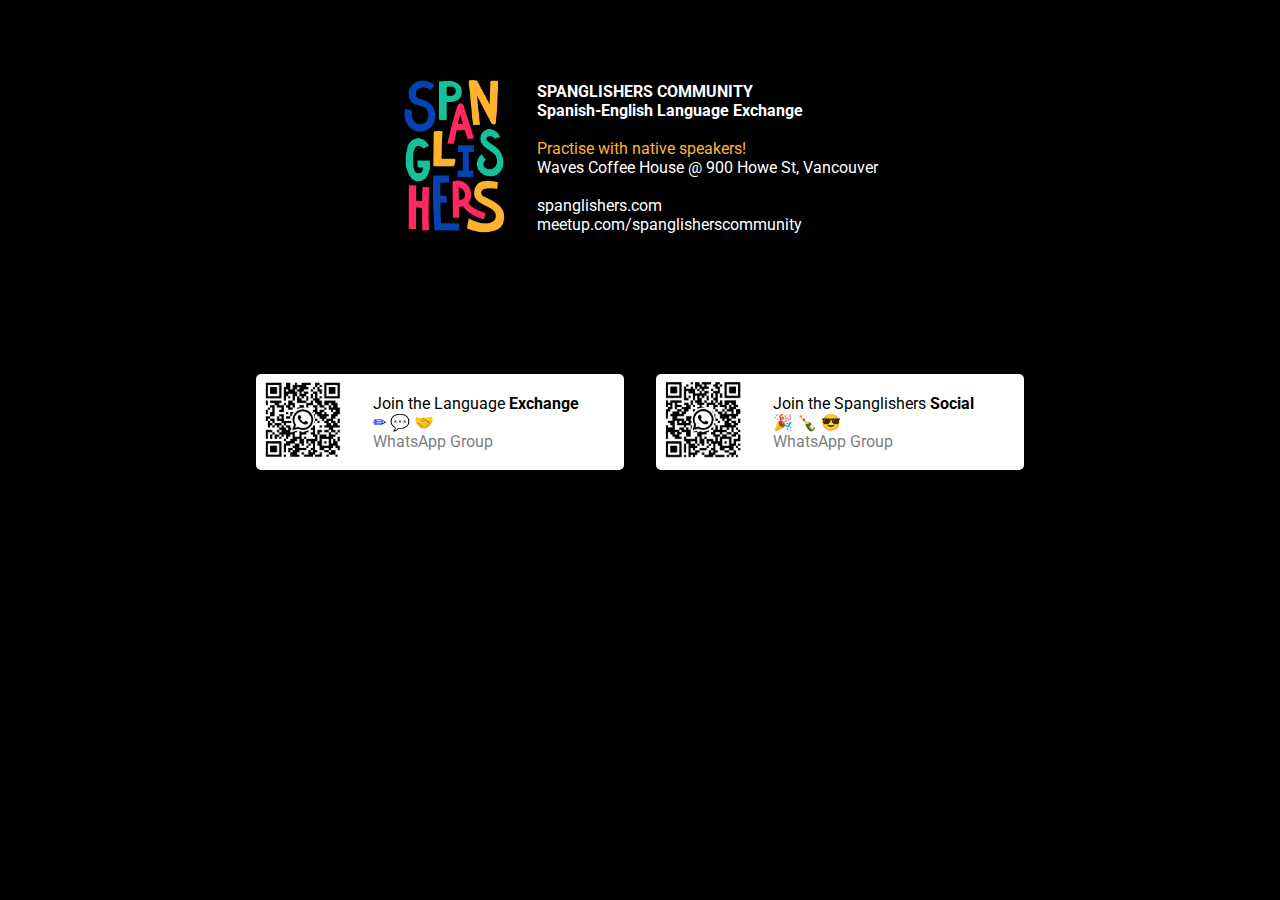
==== index.html @ 7426ec71 "Update WhatsApp Language Exchange group link" ====
<!DOCTYPE html>
<html lang="en">
<head>
    <meta charset="UTF-8">
    <meta http-equiv="X-UA-Compatible" content="IE=edge">
    <meta name="viewport" content="width=device-width, initial-scale=1.0">
    <title>Spanglishers Community</title>
    <link rel="icon" type="image/x-icon" href="img/icon.png">
    <link rel="stylesheet" href="./css/style.css">
    <link rel="preconnect" href="https://fonts.googleapis.com"><link rel="preconnect" href="https://fonts.gstatic.com" crossorigin><link href="https://fonts.googleapis.com/css2?family=Roboto:wght@400;500;700&display=swap" rel="stylesheet">
</head>
<body>
    <header id="header">
        <div>
            <img src="./img/logo-full-color-350x510.png" alt="Spanglishers Logo">
        </div>
        <div class="text">
            <p class="strong">SPANGLISHERS COMMUNITY</p>
            <p class="strong">Spanish-English Language Exchange</p>
            <br>
            <p class="color resp">Practise with native speakers!</p>
            <p class="resp">Waves Coffee House @ 900 Howe St, Vancouver</p>
            <br>
            <p class="resp">spanglishers.com</p>
            <p class="resp">meetup.com/spanglisherscommunity</p>
        </div>
    </header>
    <section>
        <a href="https://chat.whatsapp.com/4T9agdGthoeK0OWh9rwzTI">
            <div>
                <img class="qr" src="./img/languageexchange-only.jpeg" alt="qr languageexchange-only">
            </div>
            <div>
                <p class="join">Join the Language <strong>Exchange</strong></p>
                <p>&#9999; &#128172; &#129309;</p>
                <p class="whats">WhatsApp Group</p>
            </div>
        </a>
        <a href="https://chat.whatsapp.com/CDLwv4lMllvBnk1fPOW3E9">
            <div>
                <img class="qr" src="./img/spanglishers-social.jpeg" alt="qr spanglishers-social">
            </div>
            <div>
                <p class="join">Join the Spanglishers <strong>Social</strong></p>
                <p>&#127881; &#127870; &#128526;</p>
                <p class="whats">WhatsApp Group</p>
            </div>
        </a>
    </section>
</body>
</html>
---- css/style.css ----
body {
    font-family: 'Roboto', sans-serif;
    background-color: black;
}

header {
    height: 300px;
    display: flex;
    align-items: center;
    justify-content: center;
}

.text {
    color: white;
}

img {
    width: 105px;
}

p {
    padding-left: 30px;
    margin: 0;
}

.color {
    color: #ffb22e;
}

p.strong {
    font-weight: 700;
}

section {
    margin-top: 50px;
    display: flex;
    justify-content: center;
}

a {
    display: flex;
    align-items: center;
    background-color: white;
    border-radius: 5px;
    width: 23rem;
    margin: 1rem;
    height: 6rem;
    text-decoration: none;
}

p.join {
    color: black;
}
p.whats {
    color: gray;
}

img.qr {
    width: 80px;
    margin-left: 7px;
}


@media only screen and (max-width: 920px) {
    p {
        padding-left: 10px;
    }
    p.resp {
        font-size: 13px;
    }
    section {
        flex-direction: column;
        align-items: center;
        margin-top: 0px;
    }
  
  }
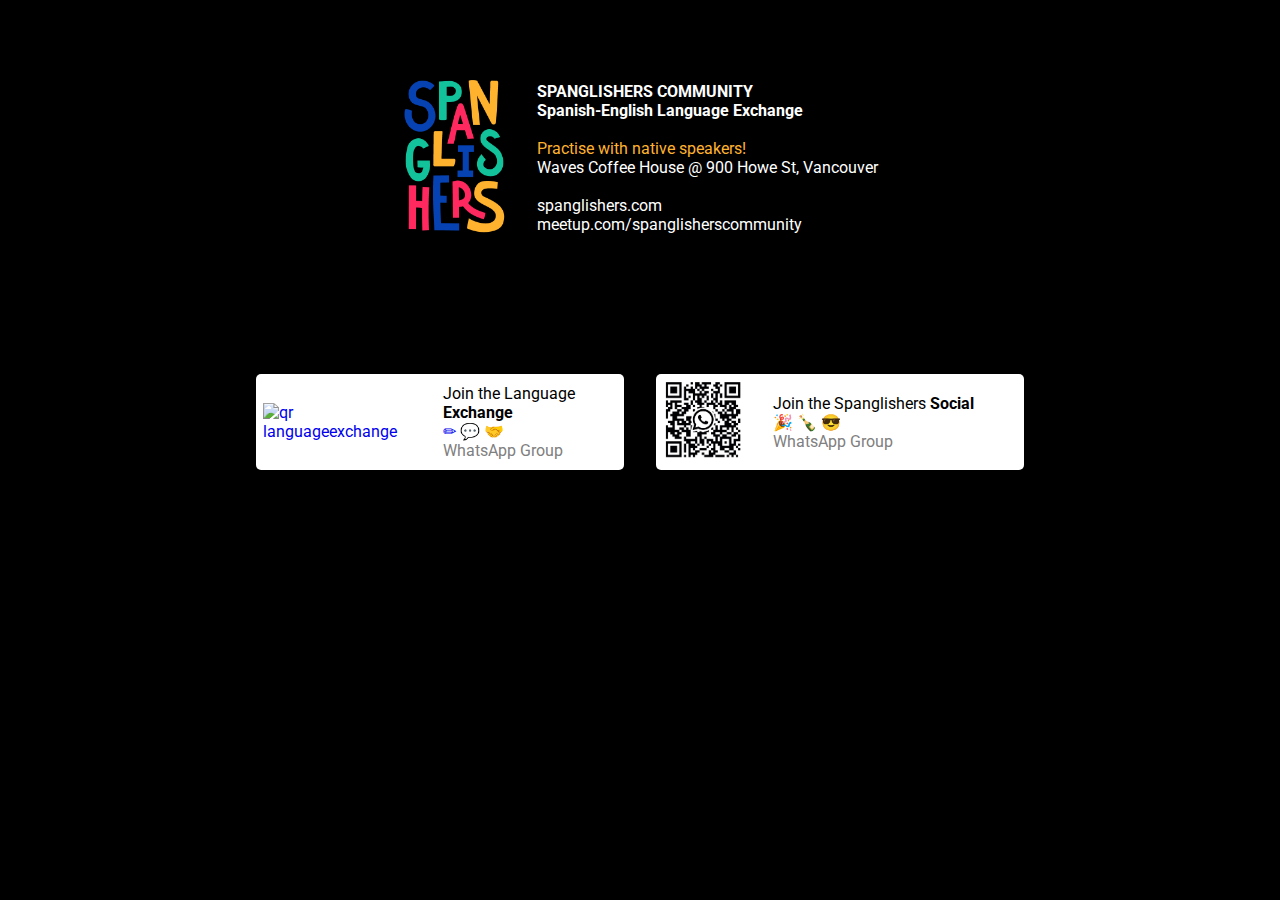
==== commit d83f0978: "update link for qr code img language exchange" ====
--- a/index.html
+++ b/index.html
@@ -28,7 +28,7 @@
     <section>
         <a href="https://chat.whatsapp.com/4T9agdGthoeK0OWh9rwzTI">
             <div>
-                <img class="qr" src="./img/languageexchange-only.jpeg" alt="qr languageexchange-only">
+                <img class="qr" src="./img/languageexchange.jpeg" alt="qr languageexchange">
             </div>
             <div>
                 <p class="join">Join the Language <strong>Exchange</strong></p>
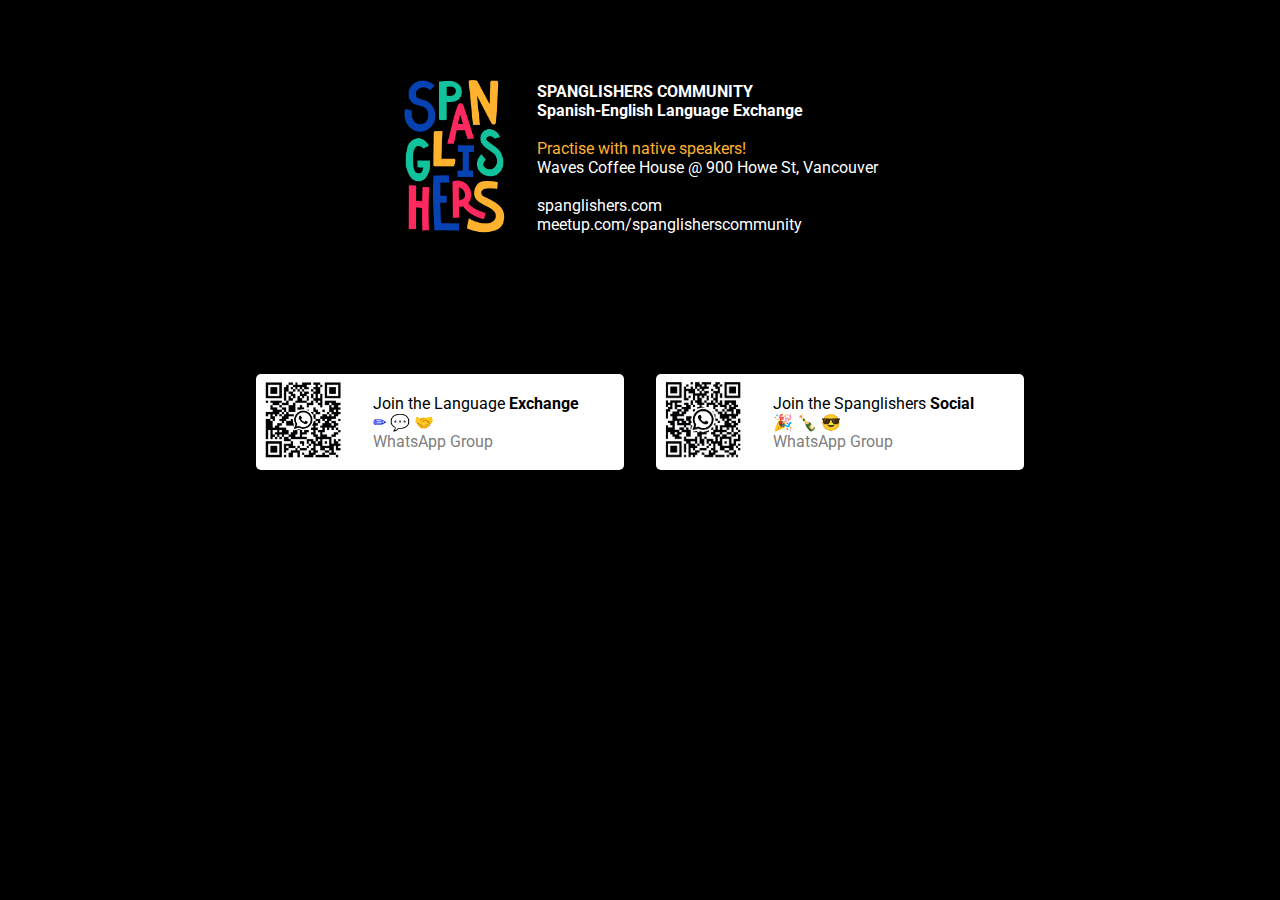
==== commit e4b9aa01: "Fix qr img link language exchange whatsapp group" ====
--- a/index.html
+++ b/index.html
@@ -28,7 +28,7 @@
     <section>
         <a href="https://chat.whatsapp.com/4T9agdGthoeK0OWh9rwzTI">
             <div>
-                <img class="qr" src="./img/languageexchange.jpeg" alt="qr languageexchange">
+                <img class="qr" src="./img/languageexchange.jpg" alt="qr languageexchange">
             </div>
             <div>
                 <p class="join">Join the Language <strong>Exchange</strong></p>
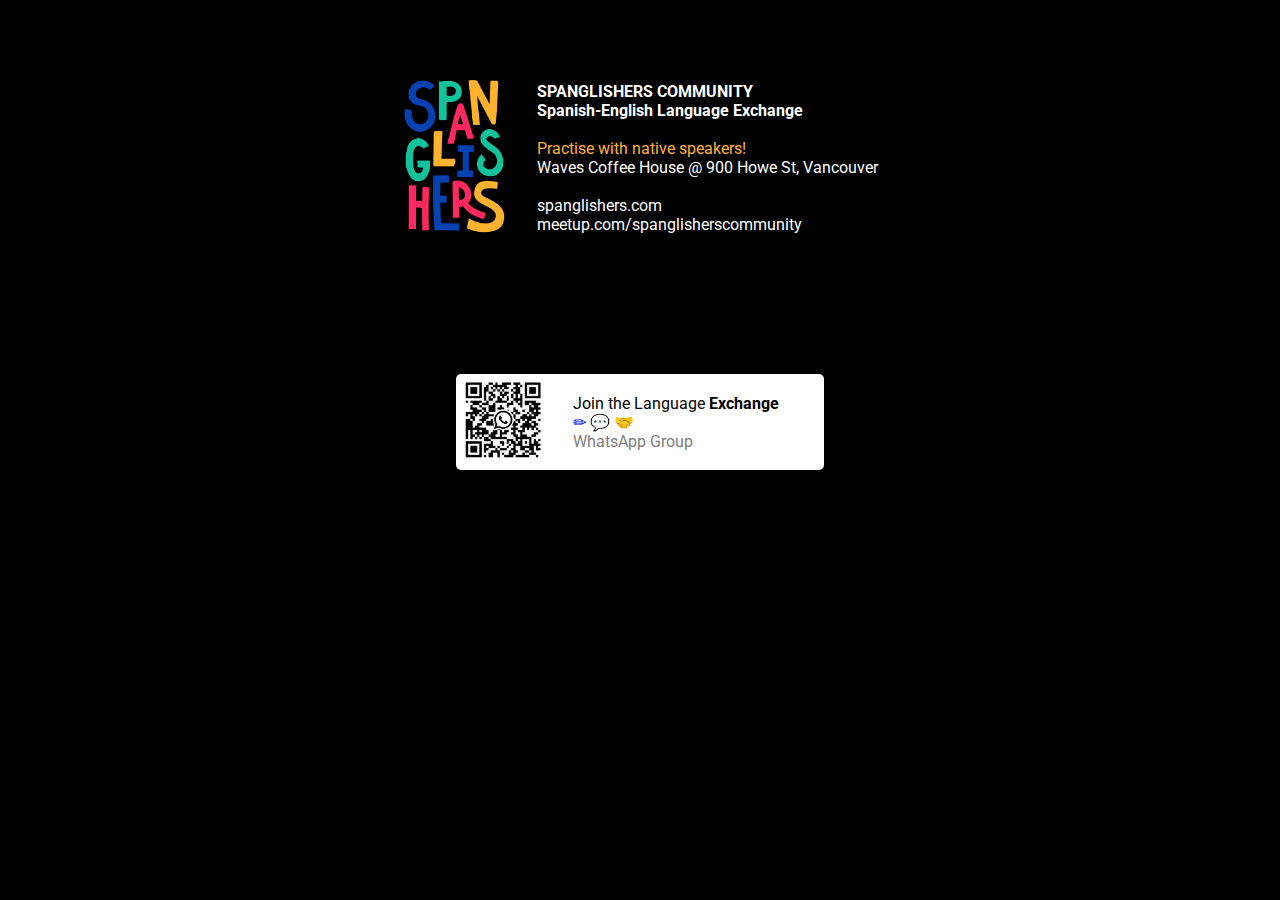
==== commit 9697cc07: "Update index.html" ====
--- a/index.html
+++ b/index.html
@@ -36,16 +36,6 @@
                 <p class="whats">WhatsApp Group</p>
             </div>
         </a>
-        <a href="https://chat.whatsapp.com/CDLwv4lMllvBnk1fPOW3E9">
-            <div>
-                <img class="qr" src="./img/spanglishers-social.jpeg" alt="qr spanglishers-social">
-            </div>
-            <div>
-                <p class="join">Join the Spanglishers <strong>Social</strong></p>
-                <p>&#127881; &#127870; &#128526;</p>
-                <p class="whats">WhatsApp Group</p>
-            </div>
-        </a>
     </section>
 </body>
 </html>
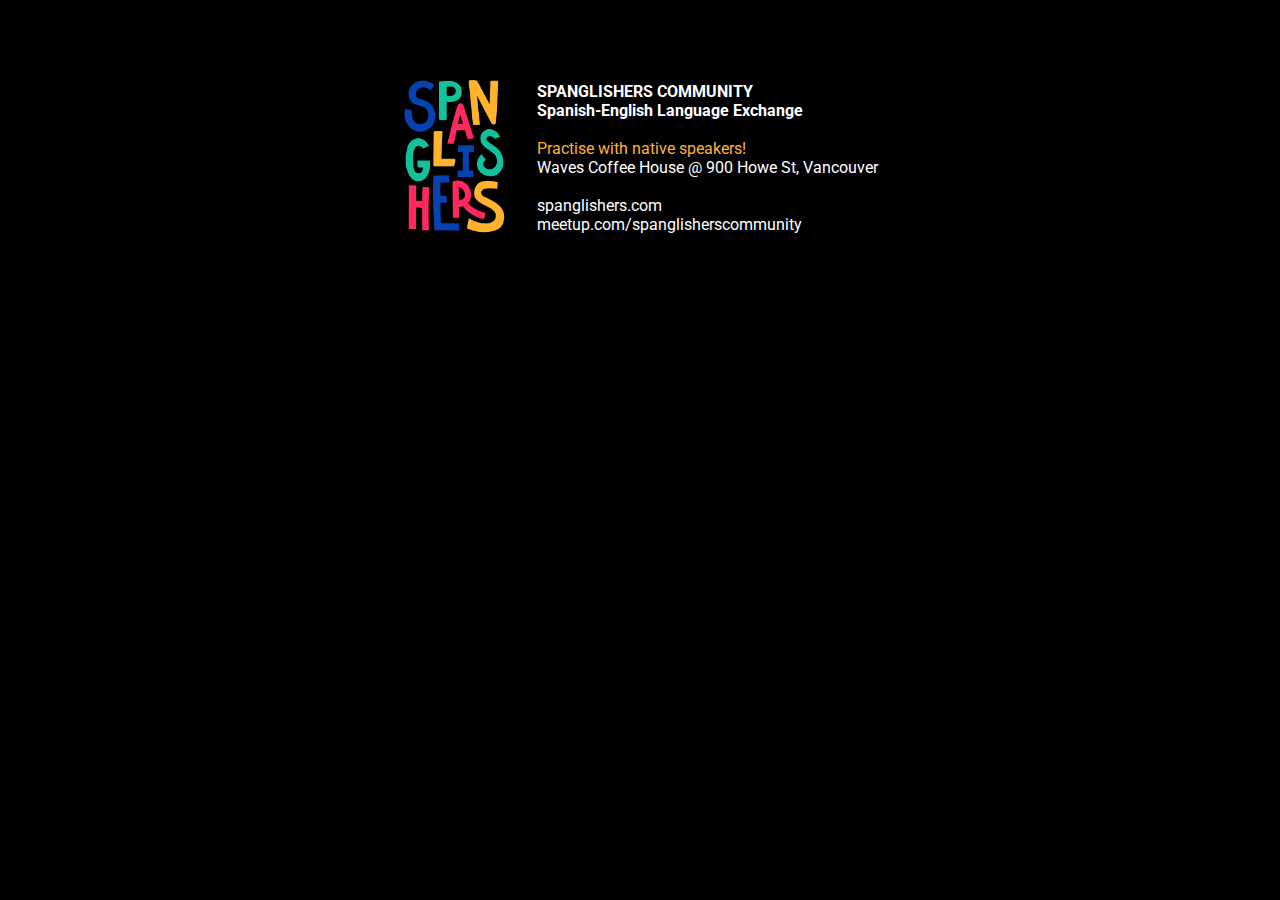
==== commit f5d96629: "Delete WhatsApp group link" ====
--- a/index.html
+++ b/index.html
@@ -25,17 +25,5 @@
             <p class="resp">meetup.com/spanglisherscommunity</p>
         </div>
     </header>
-    <section>
-        <a href="https://chat.whatsapp.com/4T9agdGthoeK0OWh9rwzTI">
-            <div>
-                <img class="qr" src="./img/languageexchange.jpg" alt="qr languageexchange">
-            </div>
-            <div>
-                <p class="join">Join the Language <strong>Exchange</strong></p>
-                <p>&#9999; &#128172; &#129309;</p>
-                <p class="whats">WhatsApp Group</p>
-            </div>
-        </a>
-    </section>
 </body>
 </html>
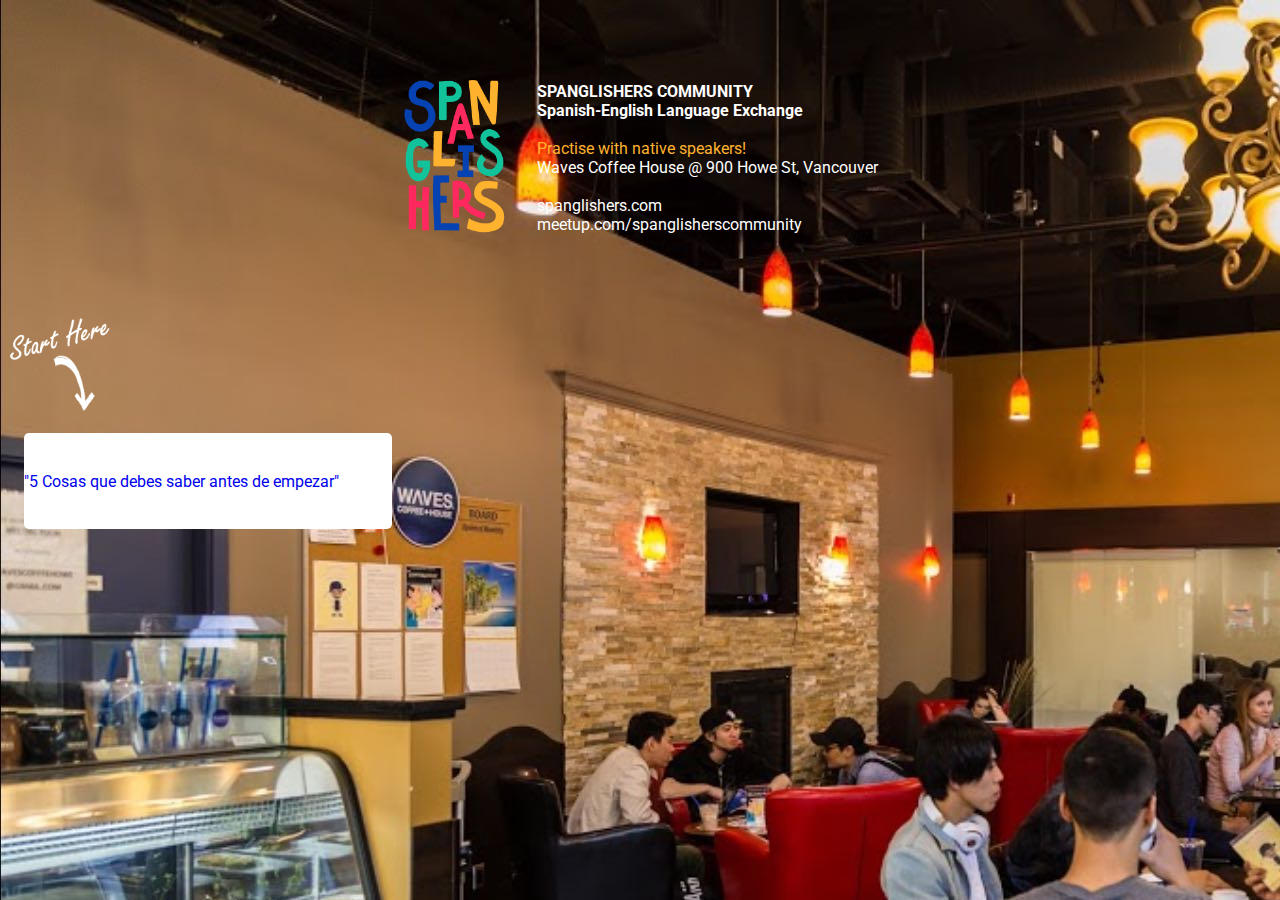
==== commit ba9e48f5: "Update index.html" ====
--- a/index.html
+++ b/index.html
@@ -9,21 +9,29 @@
     <link rel="stylesheet" href="./css/style.css">
     <link rel="preconnect" href="https://fonts.googleapis.com"><link rel="preconnect" href="https://fonts.gstatic.com" crossorigin><link href="https://fonts.googleapis.com/css2?family=Roboto:wght@400;500;700&display=swap" rel="stylesheet">
 </head>
-<body>
-    <header id="header">
-        <div>
-            <img src="./img/logo-full-color-350x510.png" alt="Spanglishers Logo">
+<body background="./img/Waveslq.jpg">
+    <div class="overlay">
+        <header id="header">
+            <div>
+                <img class="logo" src="./img/logo-full-color-350x510.png" alt="Spanglishers Logo">
+            </div>
+            <div class="text">
+                <p class="strong">SPANGLISHERS COMMUNITY</p>
+                <p class="strong">Spanish-English Language Exchange</p>
+                <br>
+                <p class="color resp">Practise with native speakers!</p>
+                <p class="resp">Waves Coffee House @ 900 Howe St, Vancouver</p>
+                <br>
+                <p class="resp">spanglishers.com</p>
+                <p class="resp">meetup.com/spanglisherscommunity</p>
+            </div>
+        </header>
+        <img class="here" src="./img/Start-Here.png" alt="Start Here">
+        <div class="links">
+            <a class="rules" href="./rules.html">"5 Cosas que debes saber antes de empezar"</a>
         </div>
-        <div class="text">
-            <p class="strong">SPANGLISHERS COMMUNITY</p>
-            <p class="strong">Spanish-English Language Exchange</p>
-            <br>
-            <p class="color resp">Practise with native speakers!</p>
-            <p class="resp">Waves Coffee House @ 900 Howe St, Vancouver</p>
-            <br>
-            <p class="resp">spanglishers.com</p>
-            <p class="resp">meetup.com/spanglisherscommunity</p>
-        </div>
-    </header>
+
+
+    </div>
 </body>
 </html>
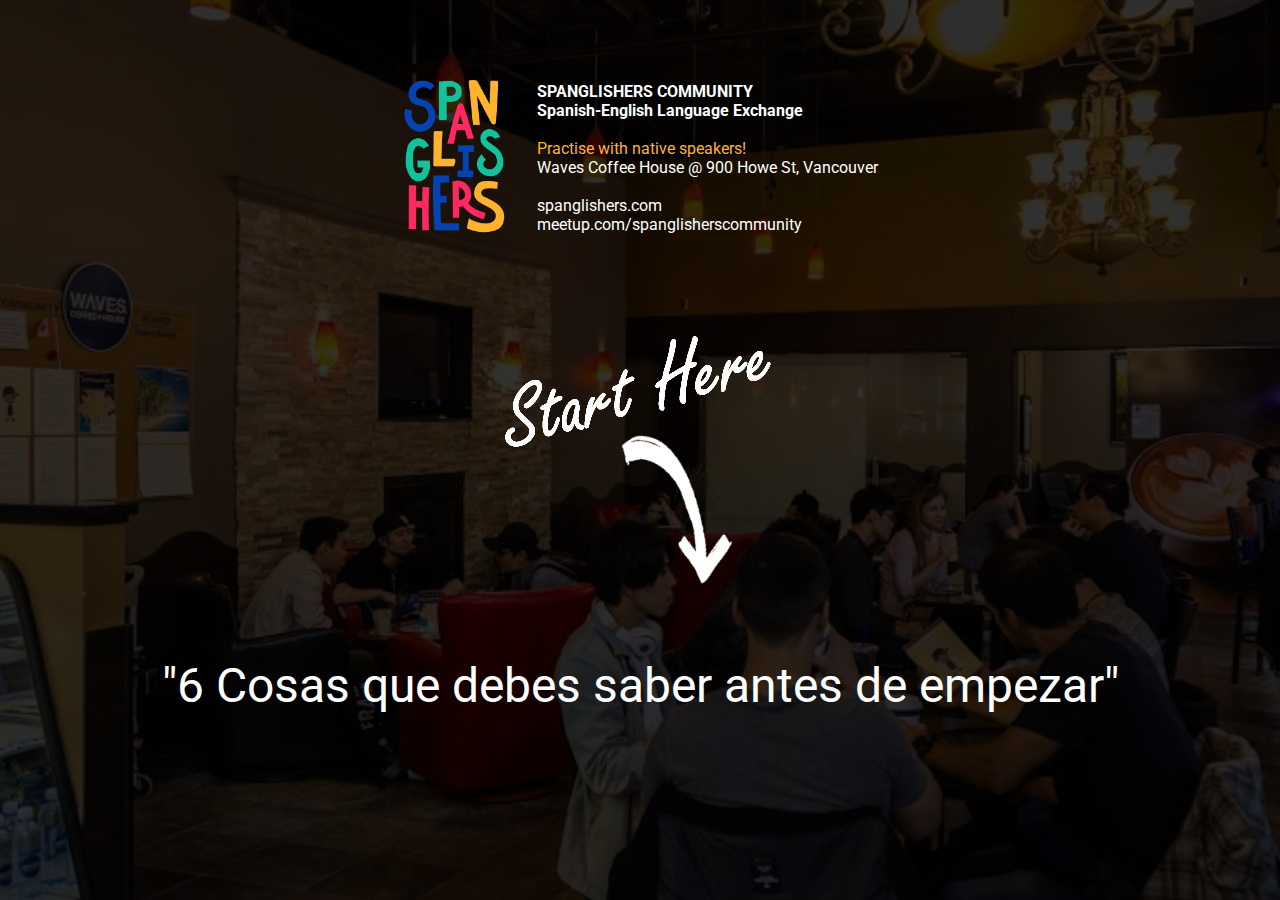
==== commit 0c8f6253: "Update index.html" ====
--- a/index.html
+++ b/index.html
@@ -9,29 +9,30 @@
     <link rel="stylesheet" href="./css/style.css">
     <link rel="preconnect" href="https://fonts.googleapis.com"><link rel="preconnect" href="https://fonts.gstatic.com" crossorigin><link href="https://fonts.googleapis.com/css2?family=Roboto:wght@400;500;700&display=swap" rel="stylesheet">
 </head>
-<body background="./img/Waveslq.jpg">
-    <div class="overlay">
-        <header id="header">
-            <div>
-                <img class="logo" src="./img/logo-full-color-350x510.png" alt="Spanglishers Logo">
-            </div>
-            <div class="text">
-                <p class="strong">SPANGLISHERS COMMUNITY</p>
-                <p class="strong">Spanish-English Language Exchange</p>
-                <br>
-                <p class="color resp">Practise with native speakers!</p>
-                <p class="resp">Waves Coffee House @ 900 Howe St, Vancouver</p>
-                <br>
-                <p class="resp">spanglishers.com</p>
-                <p class="resp">meetup.com/spanglisherscommunity</p>
-            </div>
-        </header>
-        <img class="here" src="./img/Start-Here.png" alt="Start Here">
-        <div class="links">
-            <a class="rules" href="./rules.html">"5 Cosas que debes saber antes de empezar"</a>
+<body>
+    
+    <header id="header">
+        <div>
+            <img class="logo" src="./img/logo-full-color-350x510.png" alt="Spanglishers Logo">
         </div>
+        <div class="text">
+            <p class="strong">SPANGLISHERS COMMUNITY</p>
+            <p class="strong">Spanish-English Language Exchange</p>
+            <br>
+            <p class="color resp">Practise with native speakers!</p>
+            <p class="resp">Waves Coffee House @ 900 Howe St, Vancouver</p>
+            <br>
+            <p class="resp">spanglishers.com</p>
+            <p class="resp">meetup.com/spanglisherscommunity</p>
+        </div>
+    </header>
+    <img class="here" src="./img/Start-Here.png" alt="Start Here">
+    <br>
+    <div class="links">
+        <a class="rules" href="./rules.html">"6 Cosas que debes saber antes de empezar"</a>
+    </div>
 
 
-    </div>
+
 </body>
 </html>
--- a/css/style.css
+++ b/css/style.css
@@ -1,7 +1,16 @@
 body {
     font-family: 'Roboto', sans-serif;
-    background-color: black;
+  
+    background: 
+      /* top, transparent */ 
+      linear-gradient(
+        rgba(0, 0, 0, 0.8), 
+        rgba(0, 0, 0, 0.8)
+      ),
+      /* bottom, image */
+      url('../img/Waveslq.jpg') no-repeat fixed center;
 }
+
 
 header {
     height: 300px;
@@ -10,12 +19,18 @@
     justify-content: center;
 }
 
+
 .text {
     color: white;
 }
 
-img {
+img.logo {
     width: 105px;
+}
+
+img.here {
+    display: block;
+    margin: 0 auto;
 }
 
 p {
@@ -31,34 +46,37 @@
     font-weight: 700;
 }
 
-section {
-    margin-top: 50px;
+
+div.links {
+    padding: 3rem;
     display: flex;
     justify-content: center;
 }
 
-a {
-    display: flex;
-    align-items: center;
-    background-color: white;
-    border-radius: 5px;
-    width: 23rem;
-    margin: 1rem;
-    height: 6rem;
+a.rules {
+    color: white;
+    font-size: 3rem;
     text-decoration: none;
 }
 
-p.join {
-    color: black;
-}
-p.whats {
-    color: gray;
+a.backhome {
+    color: white;
+    font-size: 1rem;
+    text-decoration: none;
 }
 
-img.qr {
-    width: 80px;
-    margin-left: 7px;
+section.fivethings {
+    color: white;
+    display: block;
+    margin: 0 auto;
+    width: 80%;
 }
+
+h1.centered {
+    font-size: 2rem;
+    font-style: italic;
+}
+
 
 
 @media only screen and (max-width: 920px) {
@@ -74,4 +92,4 @@
         margin-top: 0px;
     }
   
-  }+  }
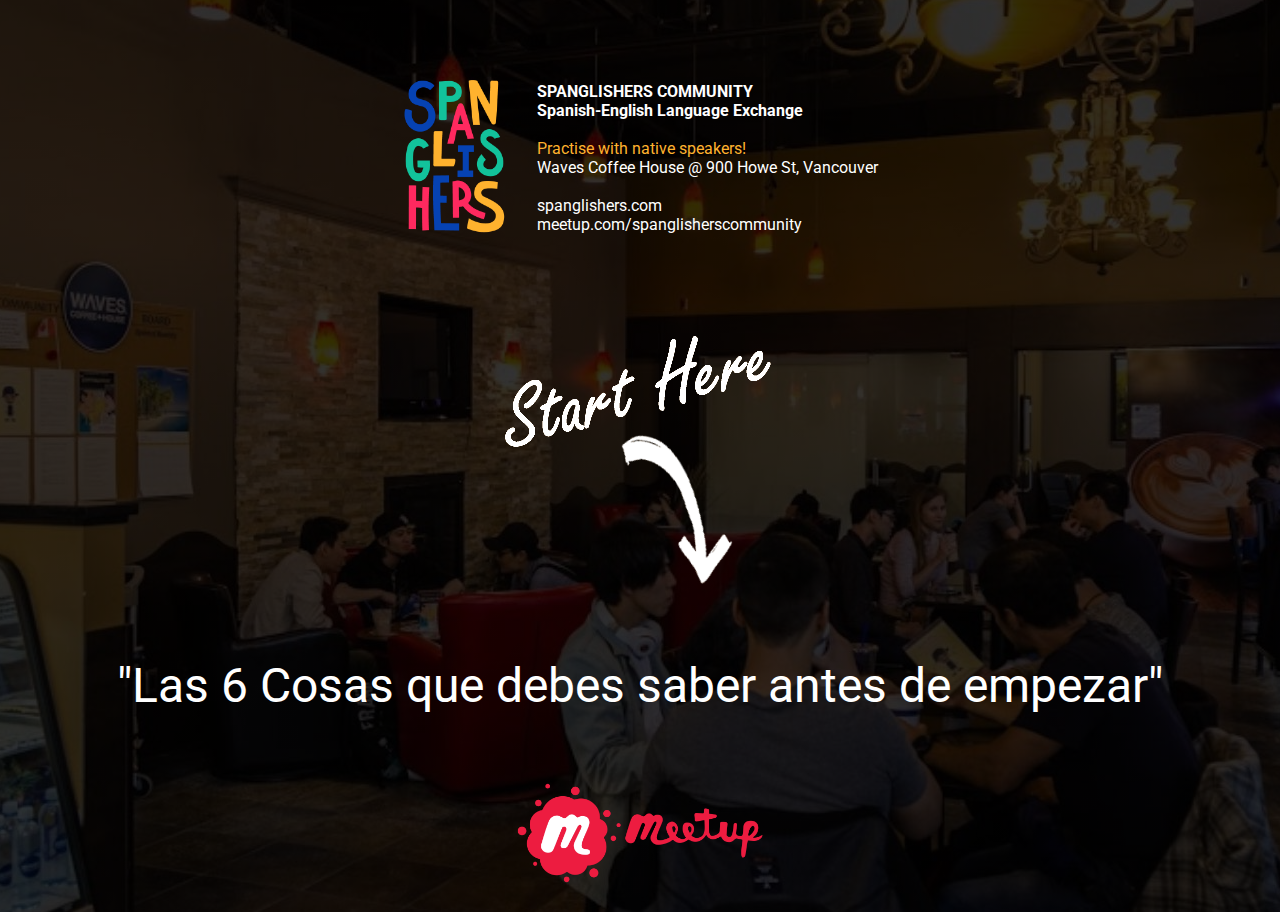
==== commit 63cb30bb: "Update index.html" ====
--- a/index.html
+++ b/index.html
@@ -29,8 +29,11 @@
     <img class="here" src="./img/Start-Here.png" alt="Start Here">
     <br>
     <div class="links">
-        <a class="rules" href="./rules.html">"6 Cosas que debes saber antes de empezar"</a>
+        <a class="rules" href="./rules.html">"Las 6 Cosas que debes saber antes de empezar"</a>
     </div>
+    <a href="https://www.meetup.com/spanglisherscommunity/">
+        <img class="meetup-logo" src="./img/Meetup-logo.png" alt="Meetup">
+    </a>
 
 
 
--- a/css/style.css
+++ b/css/style.css
@@ -77,6 +77,11 @@
     font-style: italic;
 }
 
+img.meetup-logo {
+    width: 20%;
+    display: block;
+    margin: auto;
+}
 
 
 @media only screen and (max-width: 920px) {
